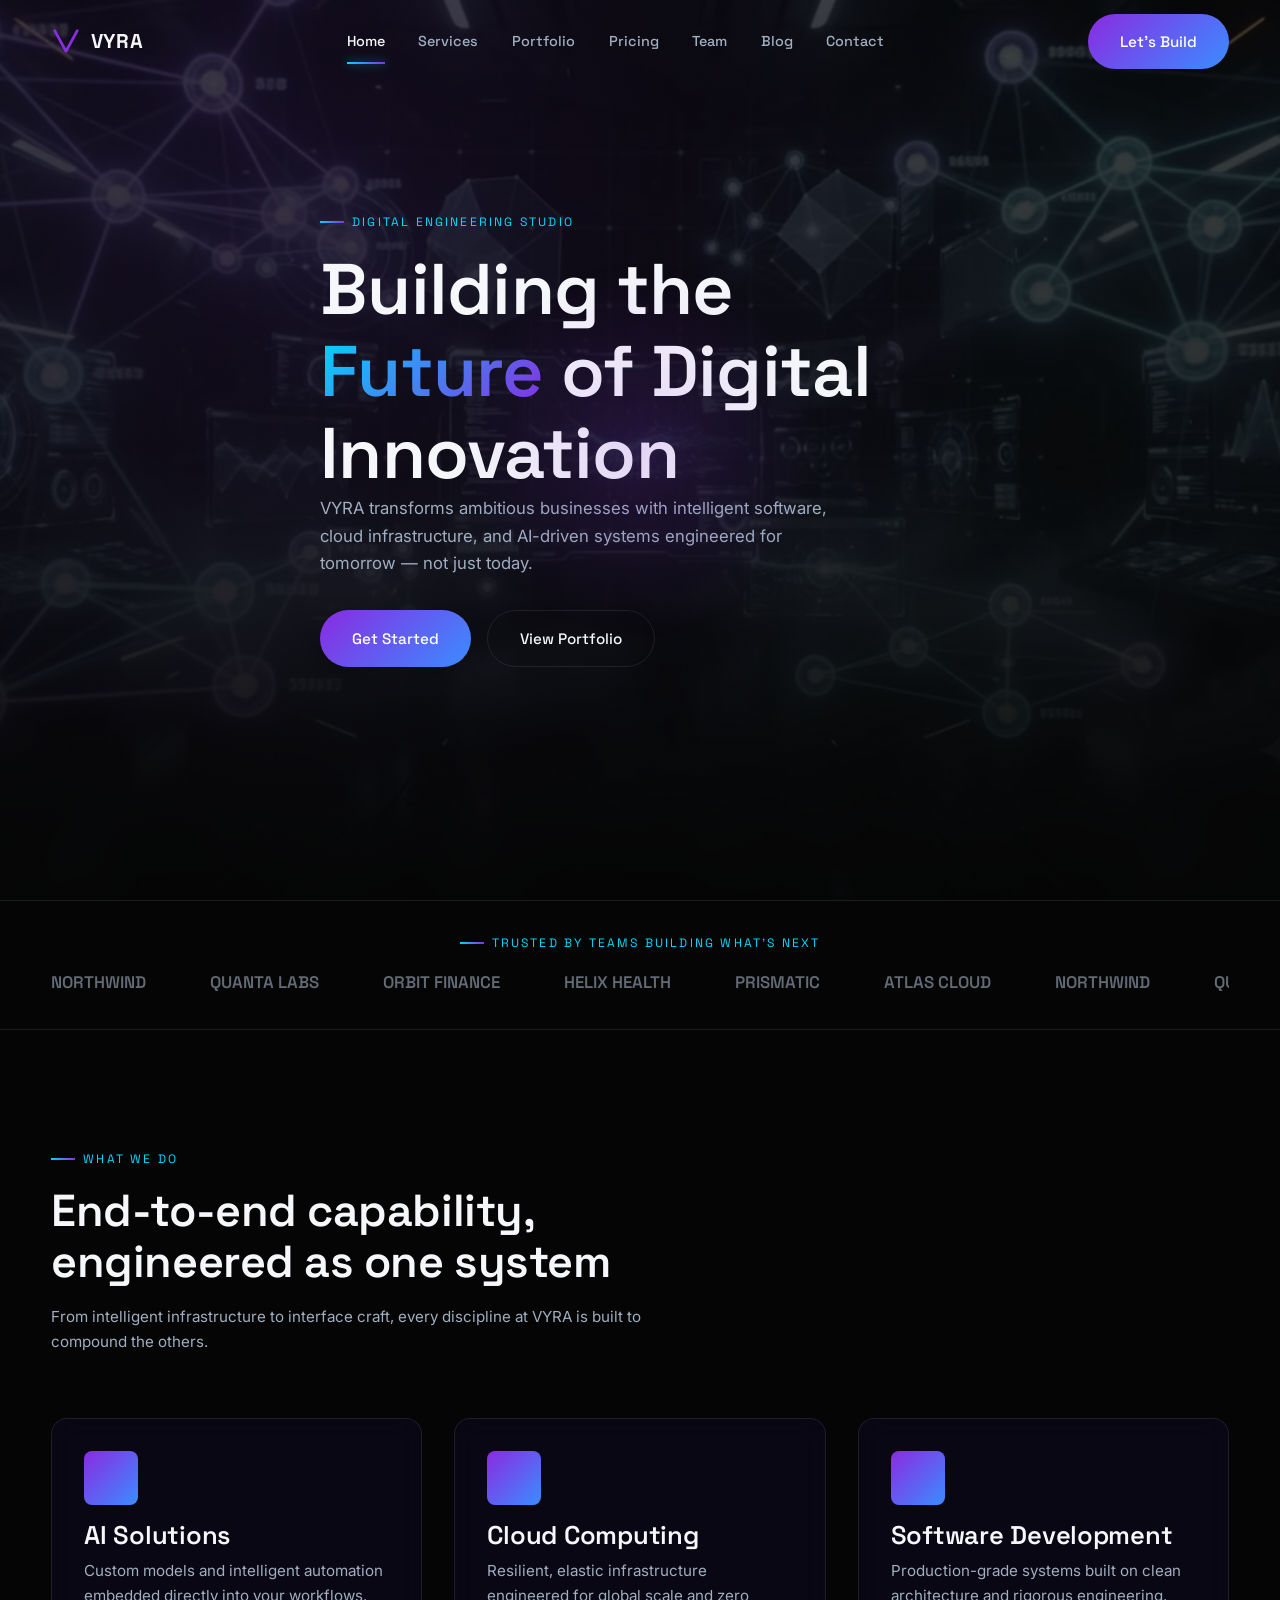
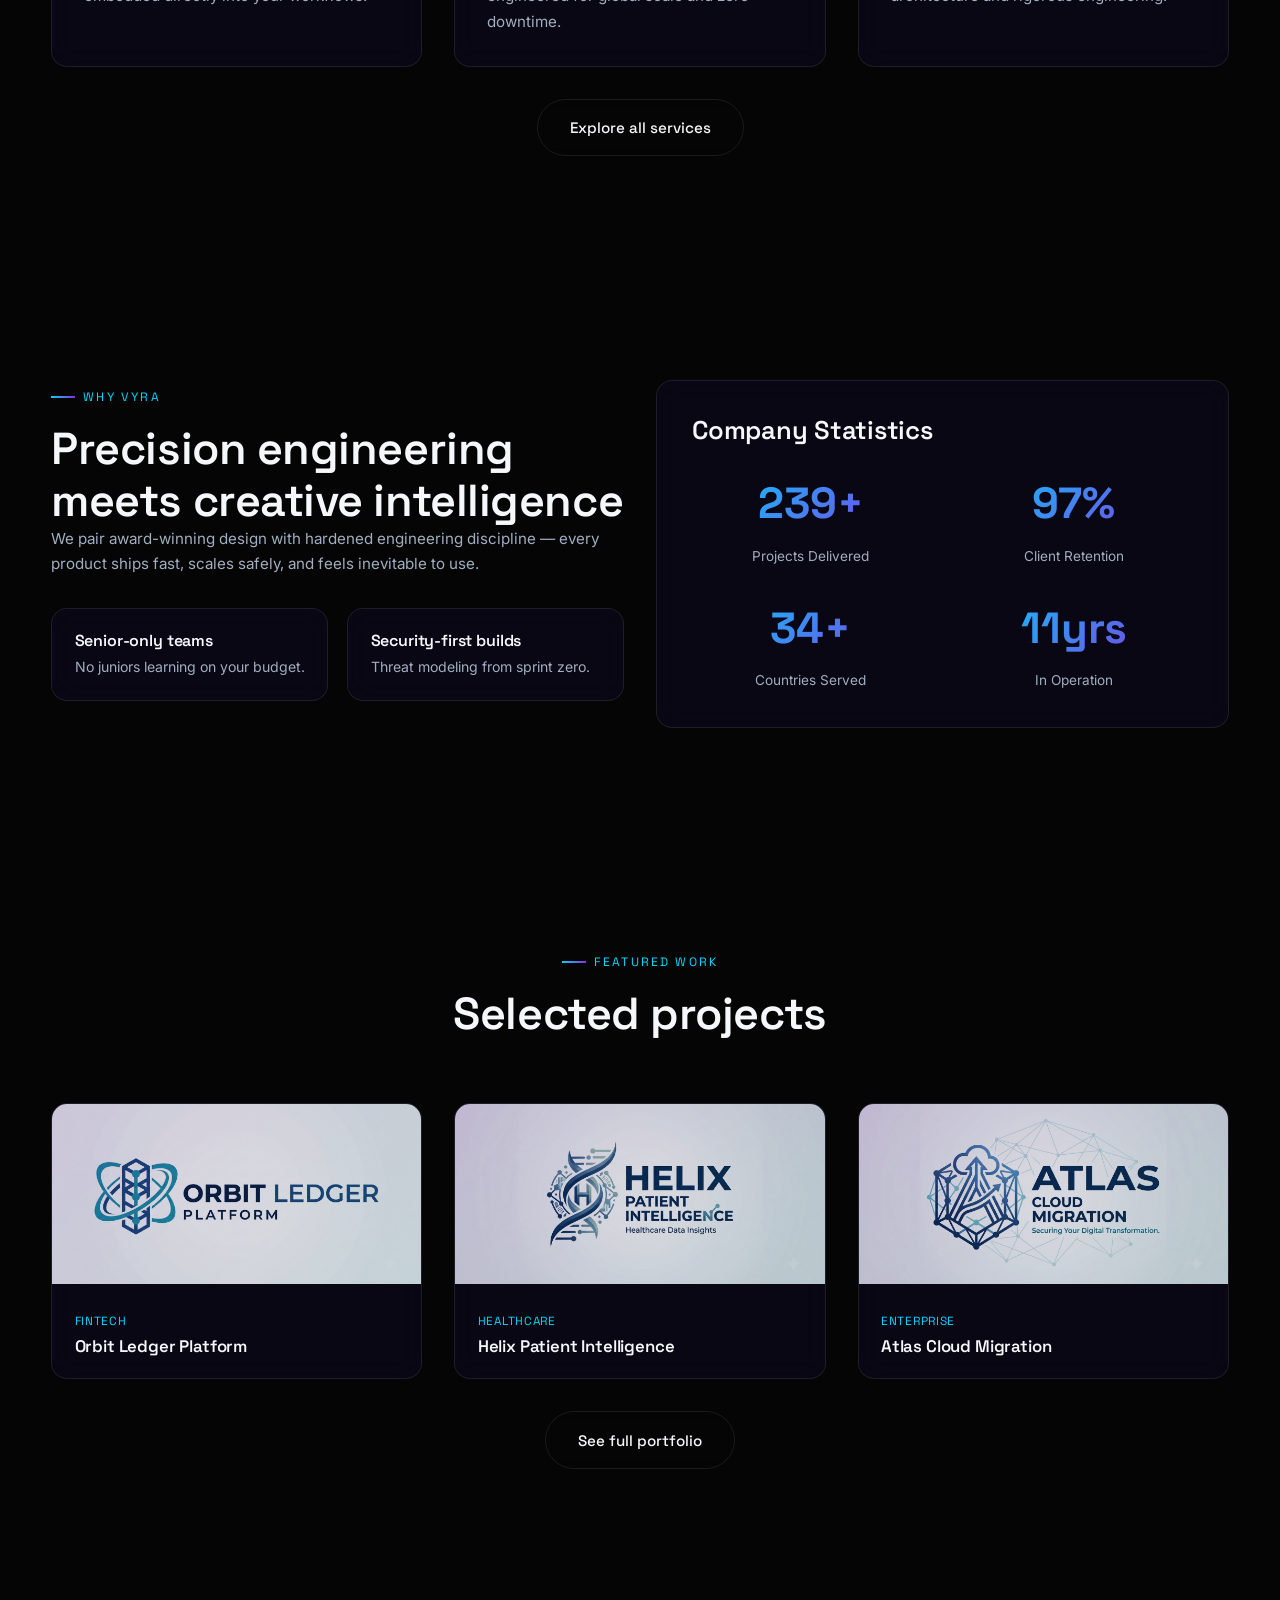
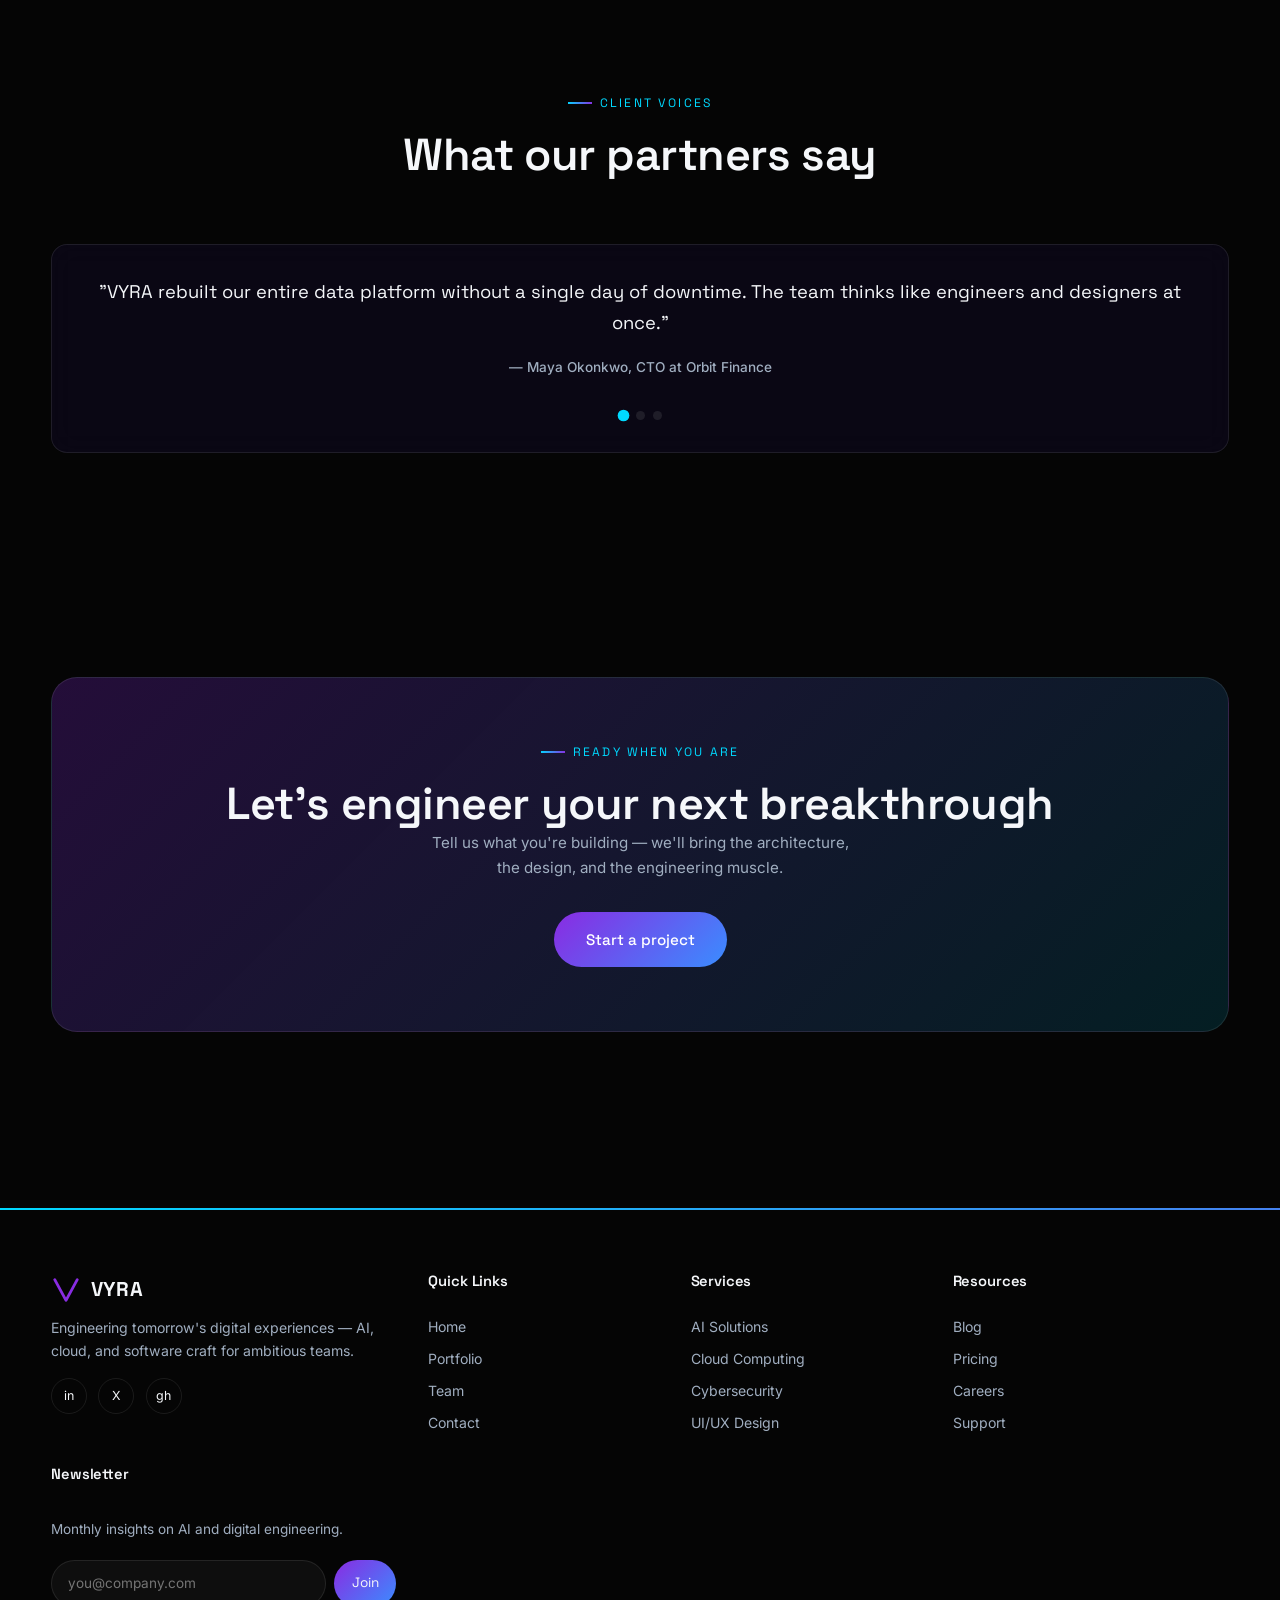
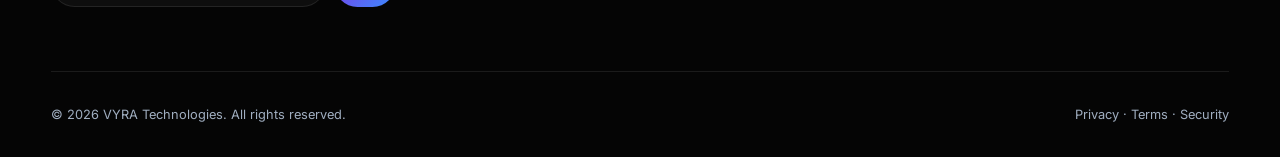
==== index.html @ a4328eeb "initial commit" ====
<!DOCTYPE html>
<html lang="en">
<head>
<meta charset="UTF-8">
<meta name="viewport" content="width=device-width, initial-scale=1.0">
<title>VYRA — Engineering Tomorrow's Digital Experiences</title>
<meta name="description" content="VYRA is a premium AI, cloud, and digital transformation studio engineering tomorrow's digital experiences.">
<link rel="icon" href="icons/favicon.svg" type="image/svg+xml">
<link rel="stylesheet" href="css/main.css">
<link rel="stylesheet" href="css/pages.css">
</head>
<body>

<div class="loader" aria-hidden="true">
  <div class="loader-mark">
    <svg viewBox="0 0 64 64" fill="none"><path d="M8 10 L32 54 L56 10" stroke="url(#lg)" stroke-width="6" stroke-linecap="round" stroke-linejoin="round"/><defs><linearGradient id="lg" x1="0" y1="0" x2="64" y2="64"><stop offset="0" stop-color="#8A2BE2"/><stop offset="1" stop-color="#00D9FF"/></linearGradient></defs></svg>
  </div>
  <div class="loader-text">VYRA</div>
</div>

<a href="#main" class="skip-link">Skip to content</a>
<div class="scroll-progress"></div>
<div class="cursor-glow"></div>

<header class="navbar">
  <div class="nav-inner">
    <a href="index.html" class="brand">
      <span class="brand-mark"><svg viewBox="0 0 64 64" fill="none"><path d="M8 10 L32 54 L56 10" stroke="url(#navg)" stroke-width="6" stroke-linecap="round" stroke-linejoin="round"/><defs><linearGradient id="navg" x1="0" y1="0" x2="64" y2="64"><stop offset="0" stop-color="#8A2BE2"/><stop offset="1" stop-color="#00D9FF"/></linearGradient></defs></svg></span>
      VYRA
    </a>
    <nav class="nav-links" id="nav-links">
      <a href="index.html">Home</a>
      <a href="services.html">Services</a>
      <a href="portfolio.html">Portfolio</a>
      <a href="pricing.html">Pricing</a>
      <a href="team.html">Team</a>
      <a href="blog.html">Blog</a>
      <a href="contact.html">Contact</a>
    </nav>
    <div class="nav-cta">
      <a href="contact.html" class="btn btn-primary">Let's Build</a>
    </div>
    <button class="nav-toggle" aria-label="Toggle menu" aria-expanded="false" aria-controls="nav-links"></button>
  </div>
</header>

<main id="main">

  <section class="hero">
    <div class="hero-video-wrap" aria-hidden="true">
      <video class="hero-video" autoplay muted loop playsinline poster="images/hero-poster.jpg">
        <source src="videos/hero-loop.webm" type="video/webm">
        <source src="videos/hero-loop.mp4" type="video/mp4">
      </video>
      <div class="hero-video-overlay"></div>
    </div>
    <div class="container hero-content">
      <div class="eyebrow">Digital Engineering Studio</div>
      <h1>Building the <span class="accent">Future</span> of Digital Innovation</h1>
      <p class="lead">VYRA transforms ambitious businesses with intelligent software, cloud infrastructure, and AI-driven systems engineered for tomorrow — not just today.</p>
      <div class="hero-actions">
        <a href="contact.html" class="btn btn-primary">Get Started</a>
        <a href="portfolio.html" class="btn btn-secondary">View Portfolio</a>
      </div>
    </div>
  </section>

  <section class="trusted-by">
    <div class="container reveal">
      <p class="eyebrow" style="justify-content:center;display:flex">Trusted by teams building what's next</p>
      <div class="logo-strip">
        <div class="track">
          <span>NORTHWIND</span><span>QUANTA LABS</span><span>ORBIT FINANCE</span><span>HELIX HEALTH</span><span>PRISMATIC</span><span>ATLAS CLOUD</span>
          <span>NORTHWIND</span><span>QUANTA LABS</span><span>ORBIT FINANCE</span><span>HELIX HEALTH</span><span>PRISMATIC</span><span>ATLAS CLOUD</span>
        </div>
      </div>
    </div>
  </section>

  <section>
    <div class="container">
      <div class="section-head reveal">
        <div class="eyebrow">What we do</div>
        <h2>End-to-end capability, engineered as one system</h2>
        <p>From intelligent infrastructure to interface craft, every discipline at VYRA is built to compound the others.</p>
      </div>
      <div class="grid-3">
        <div class="glass-card service-card reveal tilt">
          <div class="service-icon"><svg viewBox="0 0 24 24" fill="none" stroke-width="2"><circle cx="12" cy="12" r="3"/><path d="M12 2v4M12 18v4M4.9 4.9l2.8 2.8M16.3 16.3l2.8 2.8M2 12h4M18 12h4M4.9 19.1l2.8-2.8M16.3 7.7l2.8-2.8"/></svg></div>
          <h3>AI Solutions</h3>
          <p>Custom models and intelligent automation embedded directly into your workflows.</p>
        </div>
        <div class="glass-card service-card reveal reveal-delay-1 tilt">
          <div class="service-icon"><svg viewBox="0 0 24 24" fill="none" stroke-width="2"><path d="M6 18a4 4 0 010-8 5 5 0 019.6-1.5A4.5 4.5 0 0118 18H6z"/></svg></div>
          <h3>Cloud Computing</h3>
          <p>Resilient, elastic infrastructure engineered for global scale and zero downtime.</p>
        </div>
        <div class="glass-card service-card reveal reveal-delay-2 tilt">
          <div class="service-icon"><svg viewBox="0 0 24 24" fill="none" stroke-width="2"><rect x="3" y="4" width="18" height="14" rx="2"/><path d="M3 9h18M8 20h8"/></svg></div>
          <h3>Software Development</h3>
          <p>Production-grade systems built on clean architecture and rigorous engineering.</p>
        </div>
      </div>
      <div class="text-center mt-2 reveal">
        <a href="services.html" class="btn btn-secondary">Explore all services</a>
      </div>
    </div>
  </section>

  <section>
    <div class="container">
      <div class="grid-2">
        <div class="reveal">
          <div class="eyebrow">Why VYRA</div>
          <h2>Precision engineering meets creative intelligence</h2>
          <p>We pair award-winning design with hardened engineering discipline — every product ships fast, scales safely, and feels inevitable to use.</p>
          <div class="grid-2" style="margin-top:2rem;gap:1.2rem">
            <div class="glass-card" style="padding:1.4rem">
              <h4 style="font-size:1rem;margin-bottom:.3em">Senior-only teams</h4>
              <p style="font-size:.88rem;margin:0">No juniors learning on your budget.</p>
            </div>
            <div class="glass-card" style="padding:1.4rem">
              <h4 style="font-size:1rem;margin-bottom:.3em">Security-first builds</h4>
              <p style="font-size:.88rem;margin:0">Threat modeling from sprint zero.</p>
            </div>
          </div>
        </div>
        <div class="glass-card reveal reveal-delay-1" style="padding:2.2rem">
          <h3>Company Statistics</h3>
          <div class="grid-2" style="gap:1.6rem;margin-top:1.4rem">
            <div class="stat"><div class="num" data-count="240" data-suffix="+">0</div><div class="label">Projects Delivered</div></div>
            <div class="stat"><div class="num" data-count="98" data-suffix="%">0</div><div class="label">Client Retention</div></div>
            <div class="stat"><div class="num" data-count="35" data-suffix="+">0</div><div class="label">Countries Served</div></div>
            <div class="stat"><div class="num" data-count="12" data-suffix="yrs">0</div><div class="label">In Operation</div></div>
          </div>
        </div>
      </div>
    </div>
  </section>

  <section>
    <div class="container">
      <div class="section-head center reveal">
        <div class="eyebrow" style="justify-content:center;display:flex">Featured work</div>
        <h2>Selected projects</h2>
      </div>
      <div class="grid-3">
        <div class="glass-card reveal work-card" style="padding:0;overflow:hidden">
          <div class="work-thumb"><img src="images/orbitledger.png.png" alt="Orbit Ledger Platform project screenshot" loading="lazy" width="700" height="525"><div class="tint"></div></div>
          <div style="padding:1.4rem"><div class="post-cat">FinTech</div><h3 style="font-size:1.05rem">Orbit Ledger Platform</h3></div>
        </div>
        <div class="glass-card reveal reveal-delay-1 work-card" style="padding:0;overflow:hidden">
          <div class="work-thumb"><img src="images/helixpatient.png.png" alt="Helix Patient Intelligence project screenshot" loading="lazy" width="700" height="525"><div class="tint"></div></div>
          <div style="padding:1.4rem"><div class="post-cat">Healthcare</div><h3 style="font-size:1.05rem">Helix Patient Intelligence</h3></div>
        </div>
        <div class="glass-card reveal reveal-delay-2 work-card" style="padding:0;overflow:hidden">
          <div class="work-thumb"><img src="images/atlascloud.png.png" alt="Atlas Cloud Migration project screenshot" loading="lazy" width="700" height="525"><div class="tint"></div></div>
          <div style="padding:1.4rem"><div class="post-cat">Enterprise</div><h3 style="font-size:1.05rem">Atlas Cloud Migration</h3></div>
        </div>
      </div>
      <div class="text-center mt-2 reveal"><a href="portfolio.html" class="btn btn-secondary">See full portfolio</a></div>
    </div>
  </section>

  <section>
    <div class="container">
      <div class="section-head center reveal">
        <div class="eyebrow" style="justify-content:center;display:flex">Client voices</div>
        <h2>What our partners say</h2>
      </div>
      <div class="glass-card testi-slider reveal">
        <div class="testi-track">
          <div class="testi-slide">
            <p>"VYRA rebuilt our entire data platform without a single day of downtime. The team thinks like engineers and designers at once."</p>
            <strong>— Maya Okonkwo, CTO at Orbit Finance</strong>
          </div>
          <div class="testi-slide">
            <p>"Their AI team shipped a production model in six weeks that our internal team had been stuck on for a year."</p>
            <strong>— Daniel Reyes, VP Engineering at Helix Health</strong>
          </div>
          <div class="testi-slide">
            <p>"The most senior, most disciplined partner we've worked with. Every deliverable felt inevitable."</p>
            <strong>— Priya Nair, Head of Product at Atlas Cloud</strong>
          </div>
        </div>
        <div class="testi-nav"></div>
      </div>
    </div>
  </section>

  <section>
    <div class="container">
      <div class="cta-banner reveal">
        <div class="eyebrow" style="justify-content:center;display:flex">Ready when you are</div>
        <h2>Let's engineer your next breakthrough</h2>
        <p style="max-width:44ch;margin-inline:auto">Tell us what you're building — we'll bring the architecture, the design, and the engineering muscle.</p>
        <a href="contact.html" class="btn btn-primary mt-2">Start a project</a>
      </div>
    </div>
  </section>

</main>

<footer class="site-footer">
  <div class="container">
    <div class="footer-grid">
      <div class="footer-brand">
        <a href="index.html" class="brand"><span class="brand-mark"><svg viewBox="0 0 64 64" fill="none"><path d="M8 10 L32 54 L56 10" stroke="url(#fg1)" stroke-width="6" stroke-linecap="round" stroke-linejoin="round"/><defs><linearGradient id="fg1" x1="0" y1="0" x2="64" y2="64"><stop offset="0" stop-color="#8A2BE2"/><stop offset="1" stop-color="#00D9FF"/></linearGradient></defs></svg></span>VYRA</a>
        <p>Engineering tomorrow's digital experiences — AI, cloud, and software craft for ambitious teams.</p>
        <div class="social-row">
          <a href="#" aria-label="LinkedIn">in</a>
          <a href="#" aria-label="X / Twitter">X</a>
          <a href="#" aria-label="GitHub">gh</a>
        </div>
      </div>
      <div><h4>Quick Links</h4>
        <a href="index.html">Home</a><a href="portfolio.html">Portfolio</a><a href="team.html">Team</a><a href="contact.html">Contact</a>
      </div>
      <div><h4>Services</h4>
        <a href="services.html">AI Solutions</a><a href="services.html">Cloud Computing</a><a href="services.html">Cybersecurity</a><a href="services.html">UI/UX Design</a>
      </div>
      <div><h4>Resources</h4>
        <a href="blog.html">Blog</a><a href="pricing.html">Pricing</a><a href="404.html">Careers</a><a href="contact.html">Support</a>
      </div>
      <div><h4>Newsletter</h4>
        <p style="font-size:.85rem">Monthly insights on AI and digital engineering.</p>
        <form class="newsletter-mini"><input type="email" placeholder="you@company.com" aria-label="Email address"><button type="submit">Join</button></form>
      </div>
    </div>
    <div class="footer-bottom">
      <span>© 2026 VYRA Technologies. All rights reserved.</span>
      <span>Privacy · Terms · Security</span>
    </div>
  </div>
</footer>

<button class="back-to-top" aria-label="Back to top">↑</button>

<script src="js/main.js"></script>
<script src="js/components.js"></script>
</body>
</html>
---- css/main.css ----
/* ============================================================
   VYRA — main.css
   Design tokens, reset, layout primitives, navbar, hero,
   glassmorphism components, footer. Shared across every page.
   ============================================================ */

@import url('https://fonts.googleapis.com/css2?family=Space+Grotesk:wght@400;500;600;700&family=Sora:wght@400;600;700&family=Inter:wght@400;500;600&display=swap');

/* ---------- Design Tokens ---------- */
:root {
  --black: #050505;
  --dark-purple: #120B2C;
  --accent-purple: #8A2BE2;
  --neon-blue: #00D9FF;
  --electric-blue: #3A8DFF;
  --white: #F5F7FA;
  --light-gray: #A0AEC0;

  --glass-bg: rgba(18, 11, 44, 0.4);
  --glass-border: rgba(255, 255, 255, 0.09);

  --grad-primary: linear-gradient(135deg, var(--accent-purple), var(--electric-blue));
  --grad-neon: linear-gradient(135deg, var(--neon-blue), var(--accent-purple));
  --grad-hero-bg: radial-gradient(circle at 25% 15%, rgba(138,43,226,0.28), transparent 55%),
                  radial-gradient(circle at 80% 75%, rgba(0,217,255,0.16), transparent 50%);

  --font-heading: 'Space Grotesk', 'Sora', sans-serif;
  --font-body: 'Inter', 'Plus Jakarta Sans', sans-serif;

  --fs-h1: clamp(2.3rem, 5.6vw, 4.6rem);
  --fs-h2: clamp(1.8rem, 3.6vw, 2.8rem);
  --fs-h3: clamp(1.25rem, 2.2vw, 1.6rem);

  --space-xs: .5rem;
  --space-sm: 1rem;
  --space-md: 2rem;
  --space-lg: 4rem;
  --space-xl: 7rem;

  --r-sm: 8px;
  --r-md: 16px;
  --r-lg: 26px;

  --ease: cubic-bezier(.22,1,.36,1);
  --transition: .35s var(--ease);
  --nav-h: 84px;
}

/* ---------- Reset ---------- */
*, *::before, *::after { box-sizing: border-box; margin: 0; padding: 0; }
html { scroll-behavior: smooth; }
body {
  background: var(--black);
  color: var(--white);
  font-family: var(--font-body);
  font-size: clamp(.95rem, 1vw, 1.05rem);
  line-height: 1.65;
  overflow-x: hidden;
}
img { max-width: 100%; display: block; }
a { color: inherit; text-decoration: none; }
ul { list-style: none; }
button { font: inherit; cursor: pointer; border: none; background: none; color: inherit; }
input, textarea, select { font: inherit; color: inherit; }
svg { width: 1em; height: 1em; }

::selection { background: var(--accent-purple); color: var(--white); }
::-webkit-scrollbar { width: 9px; }
::-webkit-scrollbar-track { background: var(--black); }
::-webkit-scrollbar-thumb { background: var(--accent-purple); border-radius: 10px; }

h1, h2, h3, h4 { font-family: var(--font-heading); font-weight: 600; line-height: 1.15; letter-spacing: -0.01em; }
h1 { font-size: var(--fs-h1); }
h2 { font-size: var(--fs-h2); }
h3 { font-size: var(--fs-h3); }
p { color: var(--light-gray); }

.container { width: min(1240px, 92%); margin-inline: auto; }
.accent {
  background: var(--grad-neon);
  -webkit-background-clip: text; background-clip: text; color: transparent;
}
.eyebrow {
  display: inline-flex; align-items: center; gap: .5rem;
  font-family: var(--font-heading); font-size: .76rem; letter-spacing: .18em;
  text-transform: uppercase; color: var(--neon-blue); margin-bottom: var(--space-sm);
}
.eyebrow::before { content: ""; width: 24px; height: 2px; background: var(--grad-neon); display: inline-block; }

.sr-only {
  position: absolute; width: 1px; height: 1px; padding: 0; margin: -1px;
  overflow: hidden; clip: rect(0,0,0,0); white-space: nowrap; border: 0;
}
.skip-link {
  position: absolute; left: -999px; top: 0; background: var(--accent-purple); color: #fff;
  padding: .6rem 1rem; z-index: 3000; border-radius: 0 0 8px 0;
}
.skip-link:focus { left: 0; top: 0; }

section { position: relative; padding: var(--space-xl) 0; }
.section-head { max-width: 620px; margin-bottom: var(--space-lg); }
.section-head.center { max-width: 700px; margin-inline: auto; text-align: center; }
.section-head p { margin-top: var(--space-sm); }
.mt-2 { margin-top: var(--space-md); }
.text-center { text-align: center; }

/* Background grid + ambient glow, applied globally */
body::before {
  content: ""; position: fixed; inset: 0; z-index: -2;
  background-image:
    linear-gradient(rgba(255,255,255,0.025) 1px, transparent 1px),
    linear-gradient(90deg, rgba(255,255,255,0.025) 1px, transparent 1px);
  background-size: 46px 46px; pointer-events: none;
}
body::after { content: ""; position: fixed; inset: 0; z-index: -1; background: var(--grad-hero-bg); pointer-events: none; }

/* ---------- Buttons ---------- */
.btn {
  position: relative; display: inline-flex; align-items: center; justify-content: center;
  gap: .5rem; padding: .95rem 2rem; border-radius: 999px;
  font-family: var(--font-heading); font-weight: 500; font-size: .95rem;
  transition: transform var(--transition), box-shadow var(--transition), border-color var(--transition), color var(--transition);
  overflow: hidden; isolation: isolate; white-space: nowrap;
}
.btn-primary { background: var(--grad-primary); color: #fff; }
.btn-primary:hover { transform: translateY(-3px); box-shadow: 0 14px 34px rgba(138,43,226,.45); }
.btn-secondary {
  background: transparent; color: var(--white); border: 1px solid var(--glass-border);
  backdrop-filter: blur(6px);
}
.btn-secondary:hover { border-color: var(--neon-blue); color: var(--neon-blue); transform: translateY(-3px); }
.btn-block { width: 100%; }
.btn .ripple {
  position: absolute; border-radius: 50%; transform: scale(0);
  animation: ripple .6s linear; background: rgba(255,255,255,.5); pointer-events: none;
}
@keyframes ripple { to { transform: scale(3); opacity: 0; } }

/* ---------- Loading Screen ---------- */
.loader {
  position: fixed; inset: 0; z-index: 9999; background: var(--black);
  display: flex; flex-direction: column; align-items: center; justify-content: center; gap: 1.4rem;
  transition: opacity .6s ease, visibility .6s ease;
}
.loader.hidden { opacity: 0; visibility: hidden; pointer-events: none; }
.loader-mark { width: 56px; height: 56px; position: relative; animation: spinRing 1.4s linear infinite; }
.loader-mark svg { width: 100%; height: 100%; }
@keyframes spinRing { 0% { transform: rotate(0deg) scale(1); } 50% { transform: rotate(180deg) scale(1.1); } 100% { transform: rotate(360deg) scale(1); } }
.loader-text {
  font-family: var(--font-heading); font-size: 1.1rem; letter-spacing: .35em;
  color: var(--light-gray);
}

/* ---------- Cursor Glow ---------- */
.cursor-glow {
  position: fixed; width: 380px; height: 380px; border-radius: 50%;
  background: radial-gradient(circle, rgba(138,43,226,.16), transparent 70%);
  pointer-events: none; z-index: 5; transform: translate(-50%,-50%); will-change: transform;
}
@media (max-width: 900px), (hover: none) { .cursor-glow { display: none; } }

/* ---------- Scroll Progress ---------- */
.scroll-progress {
  position: fixed; top: 0; left: 0; height: 3px; background: var(--grad-neon);
  z-index: 1001; width: 0%;
}

/* ---------- Navbar ---------- */
.navbar {
  position: fixed; top: 0; left: 0; right: 0; z-index: 1000; height: var(--nav-h);
  display: flex; align-items: center; border-bottom: 1px solid transparent;
  transition: background var(--transition), backdrop-filter var(--transition), border-color var(--transition), height var(--transition);
}
.navbar.scrolled {
  background: rgba(5,5,5,.68); backdrop-filter: blur(18px) saturate(140%);
  border-bottom: 1px solid var(--glass-border); height: 72px;
}
.nav-inner { width: min(1240px, 92%); margin-inline: auto; display: flex; align-items: center; justify-content: space-between; gap: 1.5rem; }
.brand { display: flex; align-items: center; gap: .6rem; font-family: var(--font-heading); font-size: 1.25rem; font-weight: 700; letter-spacing: .03em; flex-shrink: 0; }
.brand-mark { width: 30px; height: 30px; display: inline-flex; }
.brand-mark svg { width: 100%; height: 100%; }

.nav-links { display: flex; align-items: center; gap: 2.1rem; }
.nav-links a {
  position: relative; font-family: var(--font-heading); font-size: .9rem; font-weight: 500;
  color: var(--light-gray); padding: .4rem 0; transition: color var(--transition);
}
.nav-links a::after {
  content: ""; position: absolute; left: 0; bottom: -4px; width: 0; height: 2px;
  background: var(--grad-neon); transition: width var(--transition); box-shadow: 0 0 10px rgba(0,217,255,.6);
}
.nav-links a:hover { color: var(--white); }
.nav-links a:hover::after, .nav-links a.active::after { width: 100%; }
.nav-links a.active { color: var(--white); }

.nav-cta { display: flex; align-items: center; flex-shrink: 0; }

.nav-toggle {
  display: none; position: relative; width: 26px; height: 20px; flex-shrink: 0;
  background-image: linear-gradient(var(--white), var(--white));
  background-repeat: no-repeat; background-position: center; background-size: 100% 2px;
}
.nav-toggle::before, .nav-toggle::after {
  content: ""; position: absolute; left: 0; width: 100%; height: 2px; background: var(--white);
  transition: transform .3s var(--ease), top .3s var(--ease), opacity .3s var(--ease);
}
.nav-toggle::before { top: 0; }
.nav-toggle::after { top: 18px; }
.nav-toggle.active { background-image: none; }
.nav-toggle.active::before { top: 9px; transform: rotate(45deg); }
.nav-toggle.active::after { top: 9px; transform: rotate(-45deg); }

@media (max-width: 900px) {
  .nav-links {
    position: fixed; top: var(--nav-h); right: 0; height: calc(100vh - var(--nav-h));
    width: min(300px, 82vw); background: rgba(9,6,24,.97); backdrop-filter: blur(20px);
    border-left: 1px solid var(--glass-border); flex-direction: column; align-items: flex-start;
    justify-content: flex-start; gap: 0; padding: 1.6rem 2rem;
    transform: translateX(100%); transition: transform .45s var(--ease);
    z-index: 1001;
  }
  .nav-links.mobile-open { transform: translateX(0); }
  .nav-links a { width: 100%; padding: .9rem 0; font-size: 1.05rem; }
  .nav-cta { display: none; }
  .nav-cta.mobile-open {
    display: flex; position: fixed; bottom: 1.6rem; right: 5%; left: 5%; z-index: 1002;
  }
  .nav-cta.mobile-open .btn { width: 100%; }
  .nav-toggle { display: block; }
}

/* ---------- Hero ---------- */
.hero { position: relative; min-height: 100vh; display: flex; align-items: center; padding-top: var(--nav-h); overflow: hidden; }
.hero canvas { position: absolute; inset: 0; z-index: 0; opacity: .85; width: 100%; height: 100%; }

/* Homepage hero video background */
.hero-video-wrap {
  position: absolute; inset: 0; z-index: 0; overflow: hidden;
  background: linear-gradient(135deg, var(--bg-purple), var(--bg-deep)); /* shows if video fails/hasn't loaded */
}
.hero-video {
  width: 100%; height: 100%; object-fit: cover; object-position: center;
  filter: saturate(0.9) brightness(0.55);
}
.hero-video-overlay {
  position: absolute; inset: 0;
  background:
    linear-gradient(180deg, rgba(5,5,5,.55) 0%, rgba(5,5,5,.7) 55%, rgba(5,5,5,.95) 100%),
    radial-gradient(circle at 25% 30%, rgba(138,43,226,.25), transparent 60%);
}
/* Save data / bandwidth on small screens: drop the video, keep the poster as a plain background */
@media (max-width: 640px) {
  .hero-video { display: none; }
  .hero-video-wrap { background: url('../images/hero-poster.jpg') center / cover no-repeat; }
}
/* Respect reduced-motion preference: freeze on the poster frame instead of autoplaying */
@media (prefers-reduced-motion: reduce) {
  .hero-video { display: none; }
  .hero-video-wrap { background: url('../images/hero-poster.jpg') center / cover no-repeat; }
}

.hero-content { position: relative; z-index: 2; max-width: 640px; padding-block: var(--space-lg); }
.hero-content .lead { max-width: 520px; font-size: 1.05rem; margin-bottom: var(--space-md); }
.hero-actions { display: flex; gap: 1rem; flex-wrap: wrap; }

.hero-sub { min-height: auto; padding-top: calc(var(--nav-h) + var(--space-lg)); padding-bottom: var(--space-lg); text-align: center; }
.hero-sub .hero-content { max-width: 720px; margin-inline: auto; }
.hero-sub .eyebrow { justify-content: center; }
.hero-sub .lead { margin-inline: auto; }

/* ---------- Trusted By strip ---------- */
/* ---------- Homepage: Selected Projects thumbnails ---------- */
.work-thumb { position: relative; height: 180px; overflow: hidden; }
.work-thumb img {
  width: 100%; height: 100%; object-fit: cover; object-position: center;
  filter: saturate(0.9) brightness(0.85);
  transition: transform var(--transition);
}
.work-card:hover .work-thumb img { transform: scale(1.08); }
.work-thumb .tint {
  position: absolute; inset: 0;
  background: linear-gradient(135deg, rgba(138,43,226,0.25), rgba(0,217,255,0.12));
  mix-blend-mode: overlay; pointer-events: none;
}

.trusted-by { padding: var(--space-md) 0; border-top: 1px solid var(--glass-border); border-bottom: 1px solid var(--glass-border); }
.logo-strip { overflow: hidden; }
.logo-strip .track { display: flex; gap: 4rem; width: max-content; animation: scrollLogos 22s linear infinite; }
.logo-strip span {
  font-family: var(--font-heading); font-weight: 600; font-size: 1.05rem; color: var(--light-gray);
  opacity: .6; white-space: nowrap; transition: opacity var(--transition), color var(--transition);
}
.logo-strip span:hover { opacity: 1; color: var(--neon-blue); }
@keyframes scrollLogos { from { transform: translateX(0); } to { transform: translateX(-50%); } }

/* ---------- Glass Card ---------- */
.glass-card {
  background: var(--glass-bg); border: 1px solid var(--glass-border); border-radius: var(--r-md);
  backdrop-filter: blur(14px); padding: var(--space-md); position: relative;
  transition: transform var(--transition), box-shadow var(--transition), border-color var(--transition);
}
.glass-card:hover { transform: translateY(-6px); box-shadow: 0 20px 50px rgba(0,0,0,.35); border-color: rgba(0,217,255,.3); }

/* Grid layouts */
.grid-3 { display: grid; grid-template-columns: repeat(3, 1fr); gap: var(--space-md); }
.grid-2 { display: grid; grid-template-columns: repeat(2, 1fr); gap: var(--space-md); }
@media (max-width: 1000px) { .grid-3 { grid-template-columns: repeat(2,1fr); } }
@media (max-width: 640px) { .grid-3, .grid-2 { grid-template-columns: 1fr; } }

/* ---------- Service card (home preview) ---------- */
.service-icon {
  width: 54px; height: 54px; border-radius: var(--r-sm); display: flex; align-items: center; justify-content: center;
  background: var(--grad-primary); margin-bottom: var(--space-sm); font-size: 1.4rem;
  animation: pulseIcon 3.5s ease-in-out infinite;
}
.service-icon svg { width: 26px; height: 26px; }
@keyframes pulseIcon { 0%,100% { box-shadow: 0 0 0 0 rgba(138,43,226,.4); } 50% { box-shadow: 0 0 0 9px rgba(138,43,226,0); } }
.service-card h3 { margin-bottom: .5rem; }

/* Stats */
.stat { text-align: center; }
.stat .num {
  font-family: var(--font-heading); font-size: clamp(2rem, 3.4vw, 2.8rem); font-weight: 700;
  background: var(--grad-neon); -webkit-background-clip: text; background-clip: text; color: transparent;
}
.stat .label { font-size: .85rem; color: var(--light-gray); margin-top: .3rem; }

/* ---------- Testimonial Slider ---------- */
.testi-slider { overflow: hidden; text-align: center; }
.testi-track { display: flex; transition: transform .6s var(--ease); }
.testi-slide { min-width: 100%; padding: 0 .5rem; }
.testi-slide p { font-size: 1.15rem; color: var(--white); font-family: var(--font-heading); font-weight: 400; margin-bottom: 1rem; }
.testi-slide strong { font-size: .85rem; color: var(--light-gray); font-weight: 500; }
.testi-nav { display: flex; justify-content: center; gap: .5rem; margin-top: var(--space-md); }
.testi-dot { width: 9px; height: 9px; border-radius: 50%; background: var(--glass-border); transition: background var(--transition), transform var(--transition); }
.testi-dot.active { background: var(--neon-blue); transform: scale(1.3); }

/* ---------- CTA Banner ---------- */
.cta-banner {
  border-radius: var(--r-lg); padding: var(--space-lg) var(--space-md); text-align: center;
  background: linear-gradient(135deg, rgba(138,43,226,.24), rgba(0,217,255,.12));
  border: 1px solid var(--glass-border);
}

/* ---------- Footer ---------- */
.site-footer { position: relative; padding-top: var(--space-lg); padding-bottom: var(--space-md); border-top: 1px solid var(--glass-border); margin-top: var(--space-lg); }
.site-footer::before {
  content: ""; position: absolute; top: -1px; left: 0; right: 0; height: 2px;
  background: var(--grad-neon); background-size: 200% 100%; animation: glowMove 5s linear infinite;
}
@keyframes glowMove { from { background-position: 0% 0; } to { background-position: 200% 0; } }
.footer-grid { display: grid; grid-template-columns: 1.5fr 1fr 1fr 1.2fr; gap: var(--space-md); padding-bottom: var(--space-lg); }
.footer-grid h4 { font-size: .92rem; margin-bottom: 1rem; color: var(--white); }
.footer-grid p { font-size: .88rem; margin-top: .6rem; }
.footer-grid > div:not(.footer-brand) { display: flex; flex-direction: column; gap: .55rem; }
.footer-grid > div:not(.footer-brand) a { font-size: .88rem; color: var(--light-gray); transition: color var(--transition); }
.footer-grid > div:not(.footer-brand) a:hover { color: var(--neon-blue); }
.social-row { display: flex; gap: .7rem; margin-top: 1rem; }
.social-row a {
  width: 36px; height: 36px; border-radius: 50%; border: 1px solid var(--glass-border);
  display: flex; align-items: center; justify-content: center; font-size: .78rem;
  transition: border-color var(--transition), color var(--transition), transform var(--transition);
}
.social-row a:hover { border-color: var(--neon-blue); color: var(--neon-blue); transform: translateY(-3px); }
.newsletter-mini { display: flex; gap: .5rem; margin-top: .7rem; }
.newsletter-mini input {
  flex: 1; min-width: 0; padding: .7rem 1rem; border-radius: 999px;
  background: rgba(255,255,255,.04); border: 1px solid var(--glass-border); font-size: .85rem;
}
.newsletter-mini input:focus { outline: none; border-color: var(--neon-blue); }
.newsletter-mini button {
  padding: .7rem 1.1rem; border-radius: 999px; background: var(--grad-primary); font-family: var(--font-heading);
  font-size: .85rem; flex-shrink: 0;
}
.footer-bottom {
  display: flex; justify-content: space-between; align-items: center; flex-wrap: wrap; gap: 1rem;
  padding-top: var(--space-md); border-top: 1px solid var(--glass-border); font-size: .8rem; color: var(--light-gray);
}
@media (max-width: 900px) { .footer-grid { grid-template-columns: 1fr 1fr; } }
@media (max-width: 560px) { .footer-grid { grid-template-columns: 1fr; } }

/* ---------- Back to top ---------- */
.back-to-top {
  position: fixed; bottom: 2rem; right: 2rem; width: 46px; height: 46px; border-radius: 50%;
  background: var(--grad-primary); display: flex; align-items: center; justify-content: center;
  z-index: 500; opacity: 0; visibility: hidden; transform: translateY(10px);
  transition: opacity var(--transition), visibility var(--transition), transform var(--transition);
  box-shadow: 0 8px 24px rgba(138,43,226,.4); font-size: 1.1rem;
}
.back-to-top.show { opacity: 1; visibility: visible; transform: translateY(0); }

/* ---------- Toast ---------- */
#toast-container { position: fixed; top: 100px; right: 1.4rem; z-index: 2000; display: flex; flex-direction: column; gap: .8rem; }
.toast {
  background: rgba(18,11,44,.92); border: 1px solid var(--glass-border); border-left: 3px solid var(--neon-blue);
  backdrop-filter: blur(14px); padding: 1rem 1.3rem; border-radius: var(--r-sm); min-width: 250px;
  max-width: 320px; box-shadow: 0 10px 30px rgba(0,0,0,.4); animation: toastIn .4s ease forwards; font-size: .88rem;
}
.toast strong { display: block; margin-bottom: .2rem; font-family: var(--font-heading); }
.toast.error { border-left-color: #FF5C7A; }
@keyframes toastIn { from { opacity: 0; transform: translateX(40px); } to { opacity: 1; transform: translateX(0); } }
.toast.hide { animation: toastOut .4s ease forwards; }
@keyframes toastOut { to { opacity: 0; transform: translateX(40px); } }

/* ---------- Scroll Reveal ---------- */
.reveal { opacity: 0; transform: translateY(34px); transition: opacity .8s ease, transform .8s var(--ease); }
.reveal.visible { opacity: 1; transform: translateY(0); }
.reveal-delay-1.visible { transition-delay: .12s; }
.reveal-delay-2.visible { transition-delay: .24s; }
.reveal-delay-3.visible { transition-delay: .36s; }

/* Reduced motion */
@media (prefers-reduced-motion: reduce) {
  *, *::before, *::after { animation-duration: .001ms !important; animation-iteration-count: 1 !important; transition-duration: .001ms !important; scroll-behavior: auto !important; }
}

/* Focus visibility */
a:focus-visible, button:focus-visible, input:focus-visible, textarea:focus-visible, select:focus-visible {
  outline: 2px solid var(--neon-blue); outline-offset: 2px;
}
---- css/pages.css ----
/* ============================================================
   VYRA — pages.css
   Page-specific layouts.
   ============================================================ */

/* ---------- Services page ---------- */
.service-card { cursor: default; }
.service-card .more {
  display: inline-flex; align-items: center; gap: .4rem; margin-top: 1rem;
  font-family: var(--font-heading); font-size: .85rem; color: var(--neon-blue); cursor: pointer;
}
.service-card .more svg { transition: transform var(--transition); }
.service-card.expanded .more svg { transform: rotate(180deg); }
.service-card .details { max-height: 0; overflow: hidden; transition: max-height .4s ease; }
.service-card.expanded .details { max-height: 220px; margin-top: 1rem; }
.service-card .details p { font-size: .88rem; }

/* ---------- Portfolio ---------- */
.filter-bar { display: flex; flex-wrap: wrap; gap: .7rem; margin-bottom: var(--space-lg); }
.filter-btn {
  padding: .6rem 1.3rem; border-radius: 999px; border: 1px solid var(--glass-border);
  font-family: var(--font-heading); font-size: .85rem; color: var(--light-gray); transition: all var(--transition);
}
.filter-btn:hover { color: var(--white); border-color: var(--neon-blue); }
.filter-btn.active { background: var(--grad-primary); color: #fff; border-color: transparent; }

.portfolio-grid { display: grid; grid-template-columns: repeat(3, 1fr); gap: var(--space-md); }
@media (max-width: 1000px) { .portfolio-grid { grid-template-columns: repeat(2,1fr); } }
@media (max-width: 640px) { .portfolio-grid { grid-template-columns: 1fr; } }

.portfolio-item {
  position: relative; border-radius: var(--r-md); overflow: hidden; aspect-ratio: 4/3;
  border: 1px solid var(--glass-border); cursor: pointer; transition: transform var(--transition);
}
.portfolio-item[hidden] { display: none; }
.portfolio-item .thumb {
  position: absolute; inset: 0;
  width: 100%; height: 100%;
  object-fit: cover; object-position: center;
  filter: saturate(0.9) brightness(0.85);
  transition: transform .6s var(--ease), filter .6s var(--ease);
}
.portfolio-item:hover .thumb { transform: scale(1.12); filter: saturate(1) brightness(0.95); }
.portfolio-item .tint {
  position: absolute; inset: 0;
  background: linear-gradient(135deg, rgba(138,43,226,0.25), rgba(0,217,255,0.12));
  mix-blend-mode: overlay;
  pointer-events: none;
}
.portfolio-item .overlay {
  position: absolute; inset: 0; background: linear-gradient(180deg, rgba(5,5,5,0) 25%, rgba(5,5,5,.94) 100%);
  display: flex; flex-direction: column; justify-content: flex-end; padding: 1.3rem;
}
.portfolio-item .tag {
  align-self: flex-start; margin-bottom: .6rem; font-size: .72rem; font-family: var(--font-heading);
  padding: .28rem .7rem; border-radius: 999px; border: 1px solid var(--glass-border); color: var(--white);
}
.portfolio-item h3 { font-size: 1.05rem; }

/* Modal (portfolio + team) */
.modal-overlay {
  position: fixed; inset: 0; background: rgba(0,0,0,.75); backdrop-filter: blur(6px); z-index: 2000;
  display: flex; align-items: center; justify-content: center; opacity: 0; visibility: hidden;
  transition: opacity var(--transition), visibility var(--transition); padding: 1.5rem;
}
.modal-overlay.open { opacity: 1; visibility: visible; }
.modal-box {
  background: var(--dark-purple); border: 1px solid var(--glass-border); border-radius: var(--r-lg);
  max-width: 600px; width: 100%; max-height: 85vh; overflow-y: auto; padding: var(--space-md);
  position: relative; transform: scale(.92) translateY(20px); transition: transform var(--transition);
}
.modal-overlay.open .modal-box { transform: scale(1) translateY(0); }
.modal-close {
  position: absolute; top: 1.3rem; right: 1.3rem; width: 34px; height: 34px; border-radius: 50%;
  border: 1px solid var(--glass-border); display: flex; align-items: center; justify-content: center; font-size: 1.1rem;
}
.modal-avatar {
  display: block; width: 96px; height: 96px; border-radius: 50%; margin: 0 auto 1.2rem;
  object-fit: cover; object-position: center top;
  background: var(--grad-primary);
  border: 2px solid var(--glass-border);
}
.modal-banner {
  display: block; width: 100%; height: 180px; border-radius: var(--r-sm);
  background: var(--grad-primary); margin-bottom: 1.2rem;
  object-fit: cover; object-position: center;
}
.modal-box h3 { margin-bottom: .5rem; }
.modal-meta { display: flex; flex-direction: column; gap: .5rem; margin: 1rem 0; font-size: .88rem; }
.modal-meta div { display: flex; gap: .5rem; }
.modal-meta strong { min-width: 90px; color: var(--white); font-family: var(--font-heading); font-size: .8rem; }
.post-cat {
  display: inline-block; font-size: .74rem; font-family: var(--font-heading); color: var(--neon-blue);
  text-transform: uppercase; letter-spacing: .06em; margin-bottom: .4rem;
}

/* ---------- Pricing ---------- */
.toggle-row { display: flex; align-items: center; justify-content: center; gap: 1rem; margin-bottom: var(--space-lg); }
.toggle-row span { font-family: var(--font-heading); font-size: .9rem; color: var(--light-gray); }
.toggle-switch { width: 56px; height: 30px; border-radius: 999px; background: rgba(255,255,255,.08); border: 1px solid var(--glass-border); position: relative; }
.toggle-switch .knob { position: absolute; top: 3px; left: 3px; width: 22px; height: 22px; border-radius: 50%; background: var(--grad-neon); transition: transform var(--transition); }
.toggle-switch.yearly .knob { transform: translateX(26px); }
.save-badge { font-size: .68rem; background: var(--grad-neon); color: var(--black); padding: .16rem .5rem; border-radius: 999px; margin-left: .3rem; font-family: var(--font-heading); }

.pricing-grid { display: grid; grid-template-columns: repeat(3, 1fr); gap: var(--space-md); align-items: start; }
@media (max-width: 950px) { .pricing-grid { grid-template-columns: 1fr; max-width: 440px; margin-inline: auto; } }
.price-card { text-align: center; }
.price-card.popular { border-color: var(--neon-blue); transform: scale(1.04); box-shadow: 0 20px 60px rgba(0,217,255,.15); }
.popular-badge {
  position: absolute; top: -14px; left: 50%; transform: translateX(-50%); background: var(--grad-neon);
  color: var(--black); font-family: var(--font-heading); font-size: .72rem; font-weight: 700; padding: .35rem 1rem; border-radius: 999px;
}
.price-amount { font-family: var(--font-heading); font-size: 2.4rem; font-weight: 700; margin: 1rem 0 .3rem; }
.price-amount span[data-cycle-label] { font-size: .9rem; color: var(--light-gray); font-weight: 400; margin-left: .3rem; }
.price-card ul { text-align: left; margin: 1.4rem 0; display: flex; flex-direction: column; gap: .7rem; }
.price-card ul li { font-size: .88rem; color: var(--light-gray); display: flex; gap: .55rem; align-items: flex-start; }
.price-card ul li svg { flex-shrink: 0; margin-top: 2px; color: var(--neon-blue); width: 16px; height: 16px; }

.table-wrap { overflow-x: auto; }
.compare-table { width: 100%; border-collapse: collapse; min-width: 560px; }
.compare-table th, .compare-table td { padding: .9rem; text-align: center; border-bottom: 1px solid var(--glass-border); font-size: .88rem; }
.compare-table th:first-child, .compare-table td:first-child { text-align: left; color: var(--white); font-family: var(--font-heading); }
.compare-table th { font-family: var(--font-heading); color: var(--white); }
.compare-table svg { color: var(--neon-blue); width: 17px; height: 17px; }

.faq-item { border-bottom: 1px solid var(--glass-border); }
.faq-item:last-child { border-bottom: none; }
.faq-q { display: flex; align-items: center; justify-content: space-between; width: 100%; text-align: left; padding: 1.3rem 0; font-family: var(--font-heading); font-size: .98rem; gap: 1rem; }
.faq-q svg { flex-shrink: 0; transition: transform var(--transition); }
.faq-item.open .faq-q svg { transform: rotate(45deg); }
.faq-a { max-height: 0; overflow: hidden; transition: max-height .4s ease; }
.faq-a p { font-size: .9rem; }
.faq-item.open .faq-a { padding-bottom: 1.3rem; }

/* ---------- Team ---------- */
.team-grid { display: grid; grid-template-columns: repeat(4, 1fr); gap: var(--space-md); }
@media (max-width: 1000px) { .team-grid { grid-template-columns: repeat(2,1fr); } }
@media (max-width: 560px) { .team-grid { grid-template-columns: 1fr; } }
.team-card { text-align: center; cursor: pointer; }
.team-avatar {
  width: 96px; height: 96px; border-radius: 50%; margin: 0 auto 1rem;
  object-fit: cover; object-position: center top;
  border: 2px solid var(--glass-border);
  transition: transform var(--transition), border-color var(--transition);
}
.team-card:hover .team-avatar { transform: scale(1.08); border-color: var(--neon-blue); }
.team-card h3 { font-size: 1.02rem; }
.team-role { font-size: .82rem; color: var(--neon-blue); font-family: var(--font-heading); margin: .25rem 0 .8rem; }
.team-social { display: flex; justify-content: center; gap: .55rem; }
.team-social a {
  width: 30px; height: 30px; border-radius: 50%; border: 1px solid var(--glass-border);
  display: flex; align-items: center; justify-content: center; font-size: .74rem; transition: all var(--transition);
}
.team-social a:hover { border-color: var(--neon-blue); color: var(--neon-blue); }

.timeline { position: relative; padding-left: 1.6rem; border-left: 2px solid var(--glass-border); display: flex; flex-direction: column; gap: 1.6rem; }
.timeline-item { position: relative; }
.timeline-item::before {
  content: ""; position: absolute; left: -2.05rem; top: 4px; width: 12px; height: 12px; border-radius: 50%;
  background: var(--grad-neon); box-shadow: 0 0 0 4px rgba(0,217,255,.15);
}
.timeline-item h4 { font-family: var(--font-heading); font-size: 1.4rem; color: var(--neon-blue); margin-bottom: .3rem; }
.timeline-item p { font-size: .9rem; }

/* ---------- Blog ---------- */
.blog-layout { display: grid; grid-template-columns: 2.1fr 1fr; gap: var(--space-lg); align-items: start; }
@media (max-width: 900px) { .blog-layout { grid-template-columns: 1fr; } }

.featured-post { display: grid; grid-template-columns: 1fr 1.15fr; gap: var(--space-md); align-items: center; margin-bottom: var(--space-lg); overflow: hidden; }
@media (max-width: 700px) { .featured-post { grid-template-columns: 1fr; } }
.featured-post .banner {
  aspect-ratio: 4/3; border-radius: var(--r-md); overflow: hidden; position: relative;
}
.featured-post .banner img {
  width: 100%; height: 100%; object-fit: cover; object-position: center;
  filter: saturate(0.9) brightness(0.85);
}
.featured-post .banner::after {
  content: ""; position: absolute; inset: 0;
  background: linear-gradient(135deg, rgba(138,43,226,0.25), rgba(0,217,255,0.12));
  mix-blend-mode: overlay; pointer-events: none;
}
.featured-post .body h2 { margin-bottom: .6rem; }
.featured-post .body p { margin-bottom: .8rem; font-size: .95rem; }

.post-grid { display: grid; grid-template-columns: repeat(2, 1fr); gap: var(--space-md); }
@media (max-width: 700px) { .post-grid { grid-template-columns: 1fr; } }
.banner-sm {
  aspect-ratio: 16/10; border-radius: var(--r-sm); margin-bottom: 1rem;
  overflow: hidden; position: relative;
}
.banner-sm img {
  width: 100%; height: 100%; object-fit: cover; object-position: center;
  filter: saturate(0.9) brightness(0.85);
}
.banner-sm::after {
  content: ""; position: absolute; inset: 0;
  background: linear-gradient(135deg, rgba(138,43,226,0.25), rgba(0,217,255,0.12));
  mix-blend-mode: overlay; pointer-events: none;
}
.post-card h3 { margin-bottom: .4rem; }
.post-meta { display: flex; gap: .6rem; flex-wrap: wrap; font-size: .76rem; color: var(--light-gray); margin-top: .6rem; }
.no-results { display: none; text-align: center; padding: var(--space-md) 0; font-size: .9rem; }
.no-results.show { display: block; }

.sidebar-block { margin-bottom: var(--space-md); }
.sidebar-block h4 { font-size: .92rem; margin-bottom: 1rem; }
.search-box { display: flex; }
.search-box input { flex: 1; min-width: 0; padding: .7rem 1rem; border-radius: 999px 0 0 999px; background: rgba(255,255,255,.04); border: 1px solid var(--glass-border); border-right: none; font-size: .9rem; }
.search-box input:focus { outline: none; border-color: var(--neon-blue); }
.search-box button { padding: 0 1.1rem; border-radius: 0 999px 999px 0; background: var(--grad-primary); }
.cat-list { display: flex; flex-direction: column; }
.cat-list a { display: flex; justify-content: space-between; padding: .6rem 0; border-bottom: 1px solid var(--glass-border); font-size: .88rem; color: var(--light-gray); transition: color var(--transition); }
.cat-list a:hover { color: var(--neon-blue); }
.cat-list a span { color: var(--light-gray); font-size: .8rem; }
.recent-item { display: flex; gap: .75rem; margin-bottom: 1rem; align-items: flex-start; }
.recent-item:last-child { margin-bottom: 0; }
.recent-thumb {
  width: 56px; height: 56px; border-radius: var(--r-sm); flex-shrink: 0;
  object-fit: cover; object-position: center;
}
.recent-item strong { font-size: .86rem; display: block; margin-bottom: .2rem; font-weight: 500; }

/* ---------- Contact ---------- */
.contact-layout { display: grid; grid-template-columns: 1.15fr .85fr; gap: var(--space-lg); align-items: start; }
@media (max-width: 900px) { .contact-layout { grid-template-columns: 1fr; } }
.contact-form form { display: flex; flex-direction: column; gap: 1.2rem; margin-top: 1.4rem; }
.form-row { display: grid; grid-template-columns: 1fr 1fr; gap: 1.2rem; }
@media (max-width: 560px) { .form-row { grid-template-columns: 1fr; } }
.field { display: flex; flex-direction: column; gap: .4rem; }
.field label { font-size: .84rem; color: var(--light-gray); font-family: var(--font-heading); }
.field input, .field select, .field textarea {
  padding: .85rem 1rem; background: rgba(255,255,255,.03); border: 1px solid var(--glass-border);
  border-radius: var(--r-sm); font-size: .94rem; transition: border-color var(--transition), box-shadow var(--transition);
}
.field textarea { min-height: 120px; resize: vertical; }
.field input:focus, .field select:focus, .field textarea:focus {
  outline: none; border-color: var(--neon-blue); box-shadow: 0 0 0 3px rgba(0,217,255,.12);
}
.field .error-msg { font-size: .76rem; color: #FF5C7A; min-height: 1.1em; }
.field.invalid input, .field.invalid select, .field.invalid textarea { border-color: #FF5C7A; }

.success-panel { display: none; text-align: center; padding: var(--space-md) 0; }
.success-panel.show { display: block; animation: successIn .6s ease; }
@keyframes successIn { from { opacity: 0; transform: translateY(10px); } to { opacity: 1; transform: translateY(0); } }
.success-check {
  width: 68px; height: 68px; border-radius: 50%; background: var(--grad-neon); display: flex;
  align-items: center; justify-content: center; margin: 0 auto 1.1rem;
}
.success-check svg { width: 30px; height: 30px; }

.info-block { margin-bottom: var(--space-md); }
.info-row { display: flex; gap: 1rem; align-items: center; padding: .7rem 0; border-bottom: 1px solid var(--glass-border); }
.info-row:last-child { border-bottom: none; }
.info-row .ic {
  width: 42px; height: 42px; border-radius: var(--r-sm); background: var(--grad-primary); flex-shrink: 0;
  display: flex; align-items: center; justify-content: center; font-size: 1.1rem;
}
.info-row strong { display: block; font-size: .92rem; margin-bottom: .15rem; }

.map-embed { border-radius: var(--r-md); overflow: hidden; border: 1px solid var(--glass-border); height: 260px; margin-top: var(--space-md); filter: grayscale(.25) contrast(1.05); }
.map-embed iframe { width: 100%; height: 100%; border: 0; filter: invert(0.92) hue-rotate(180deg) brightness(1.05); }

/* ---------- 404 ---------- */
.error-page { min-height: 100vh; display: flex; align-items: center; justify-content: center; text-align: center; overflow: hidden; }
.error-code {
  font-family: var(--font-heading); font-weight: 700; font-size: clamp(5.5rem, 20vw, 11rem); line-height: 1;
  background: var(--grad-neon); -webkit-background-clip: text; background-clip: text; color: transparent; margin-bottom: .5rem;
}
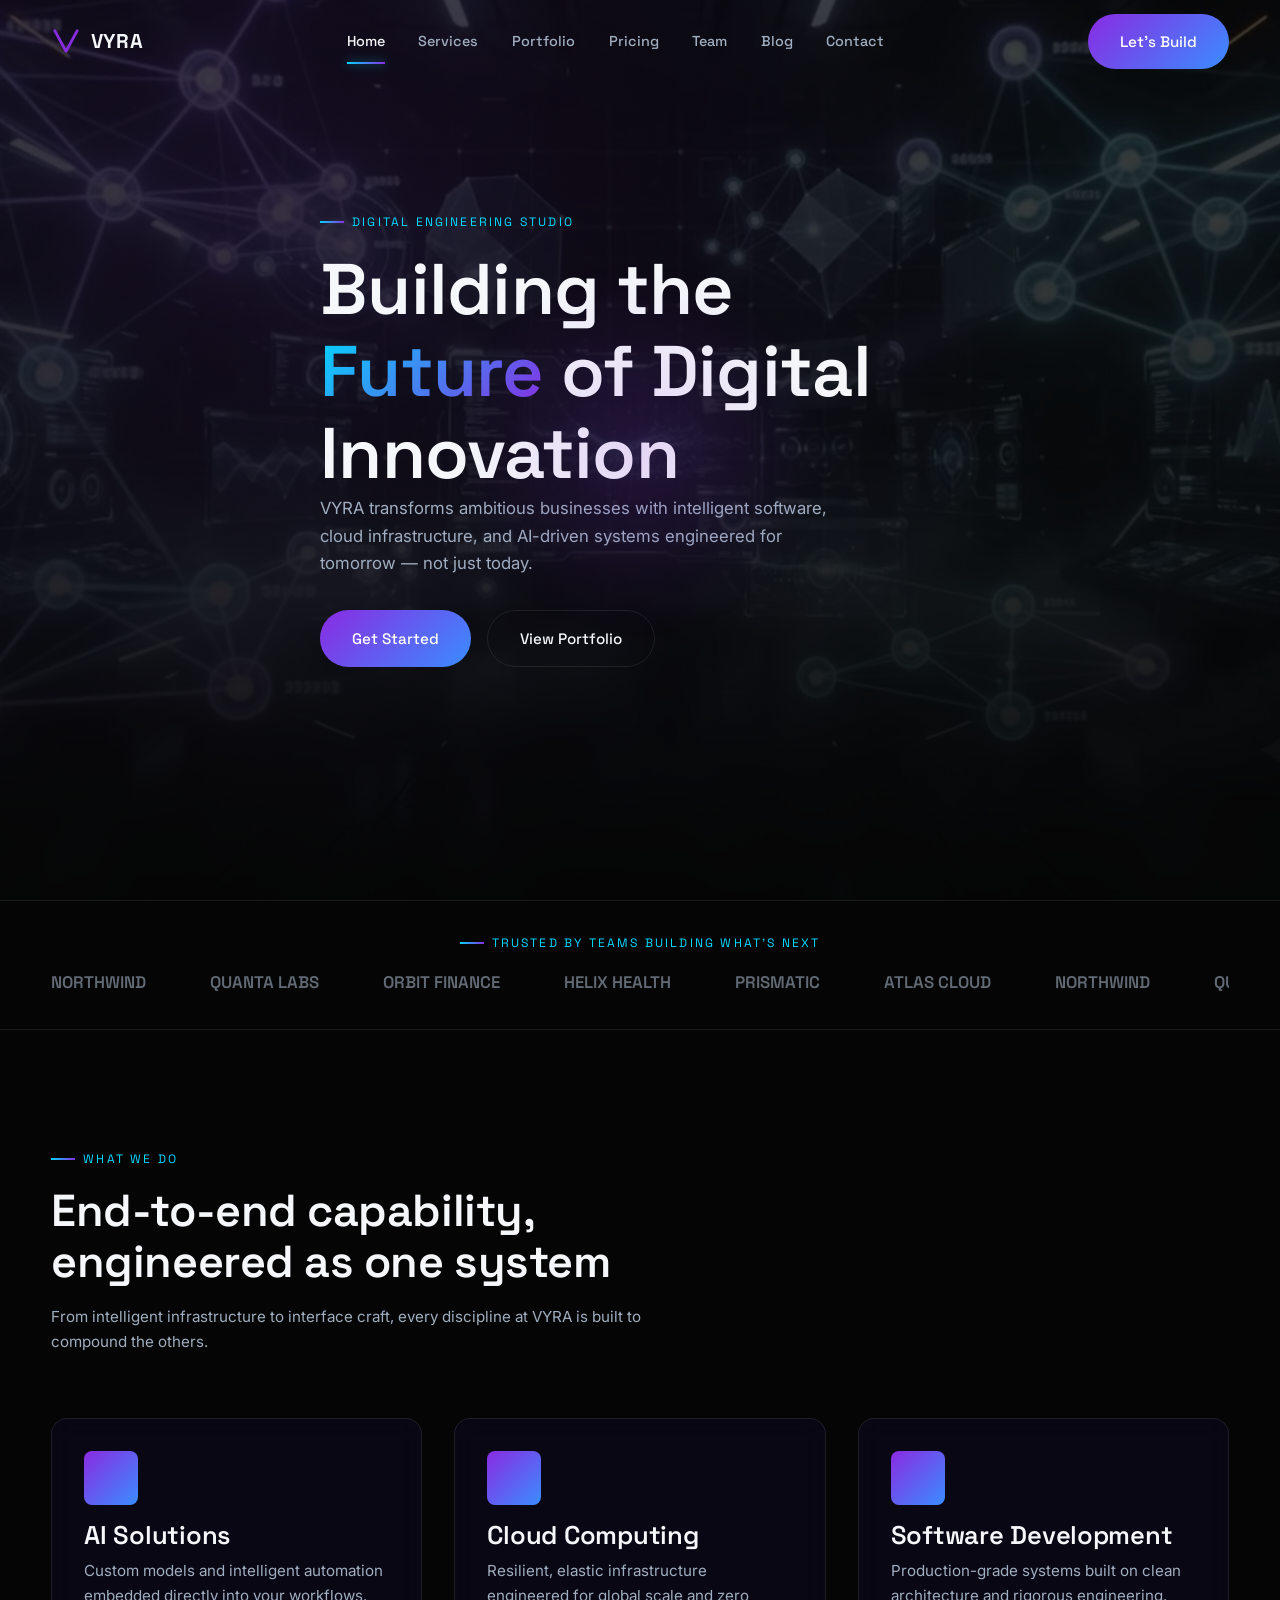
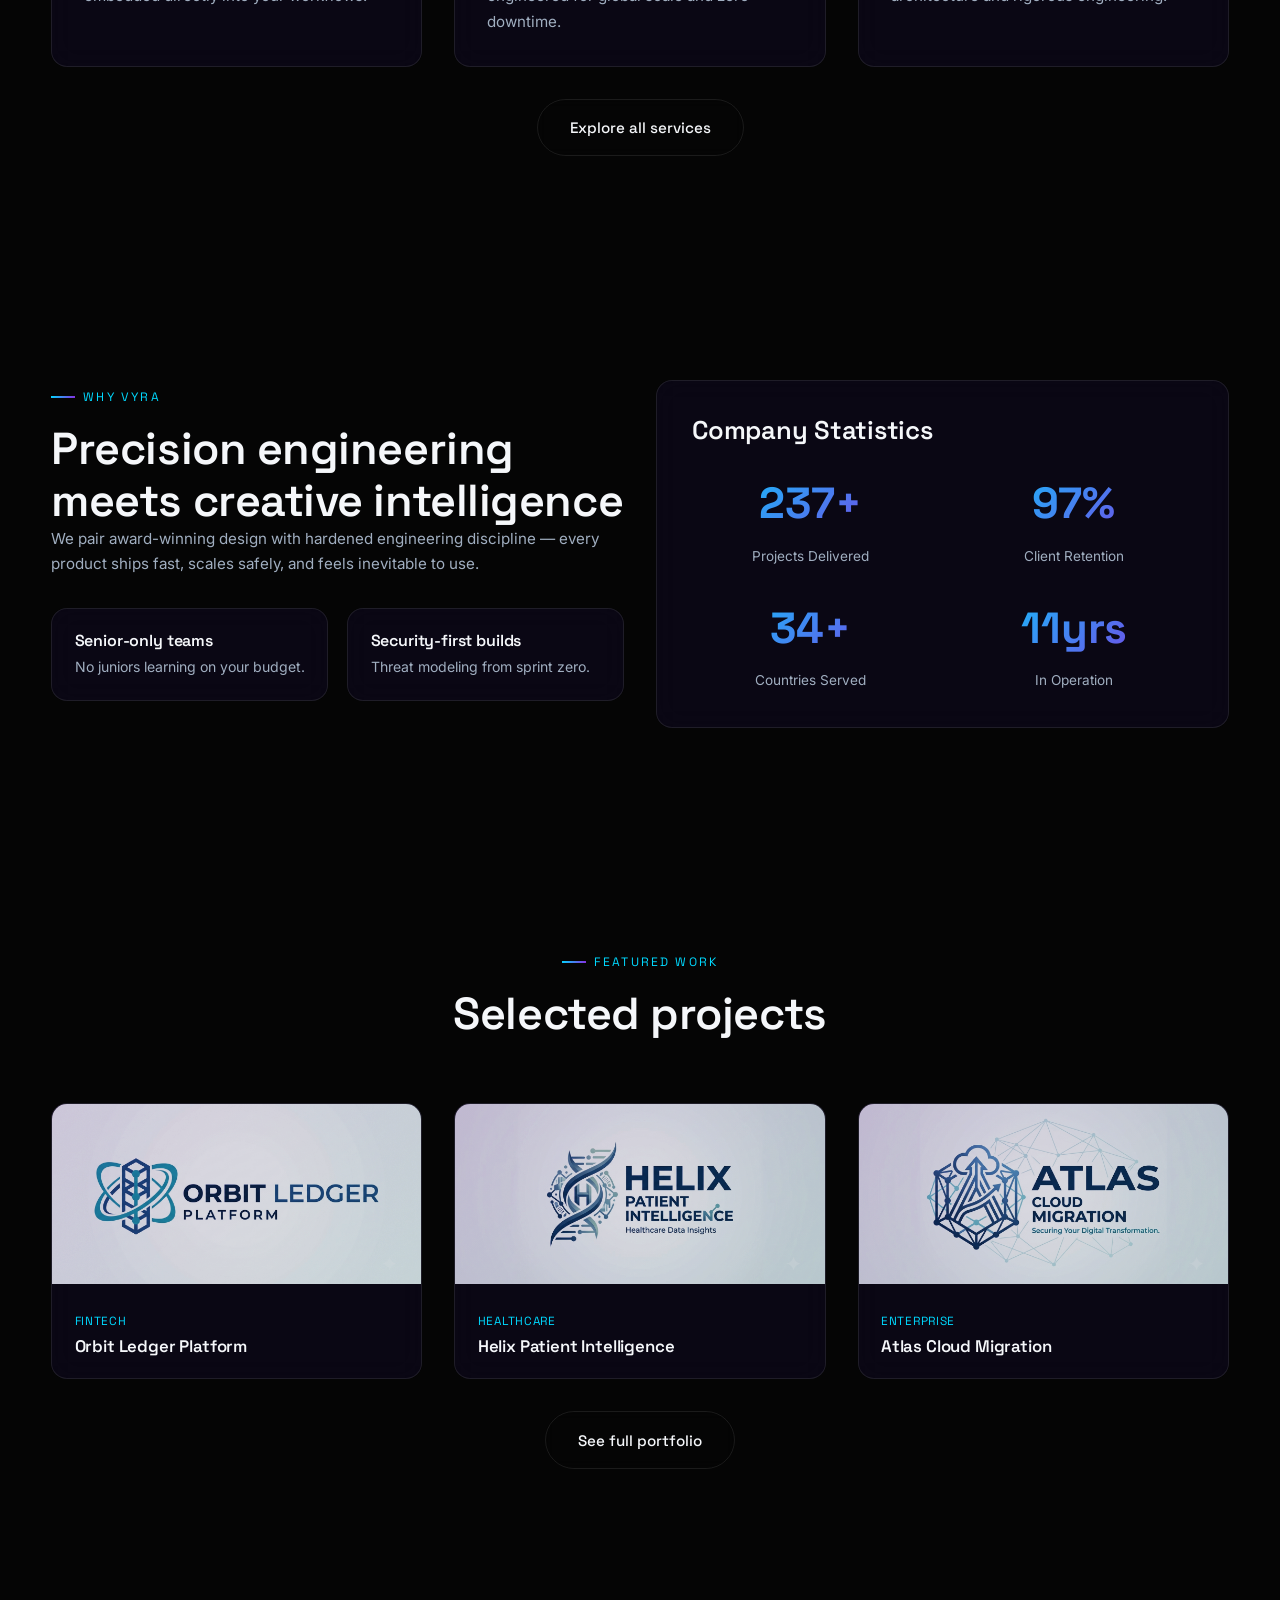
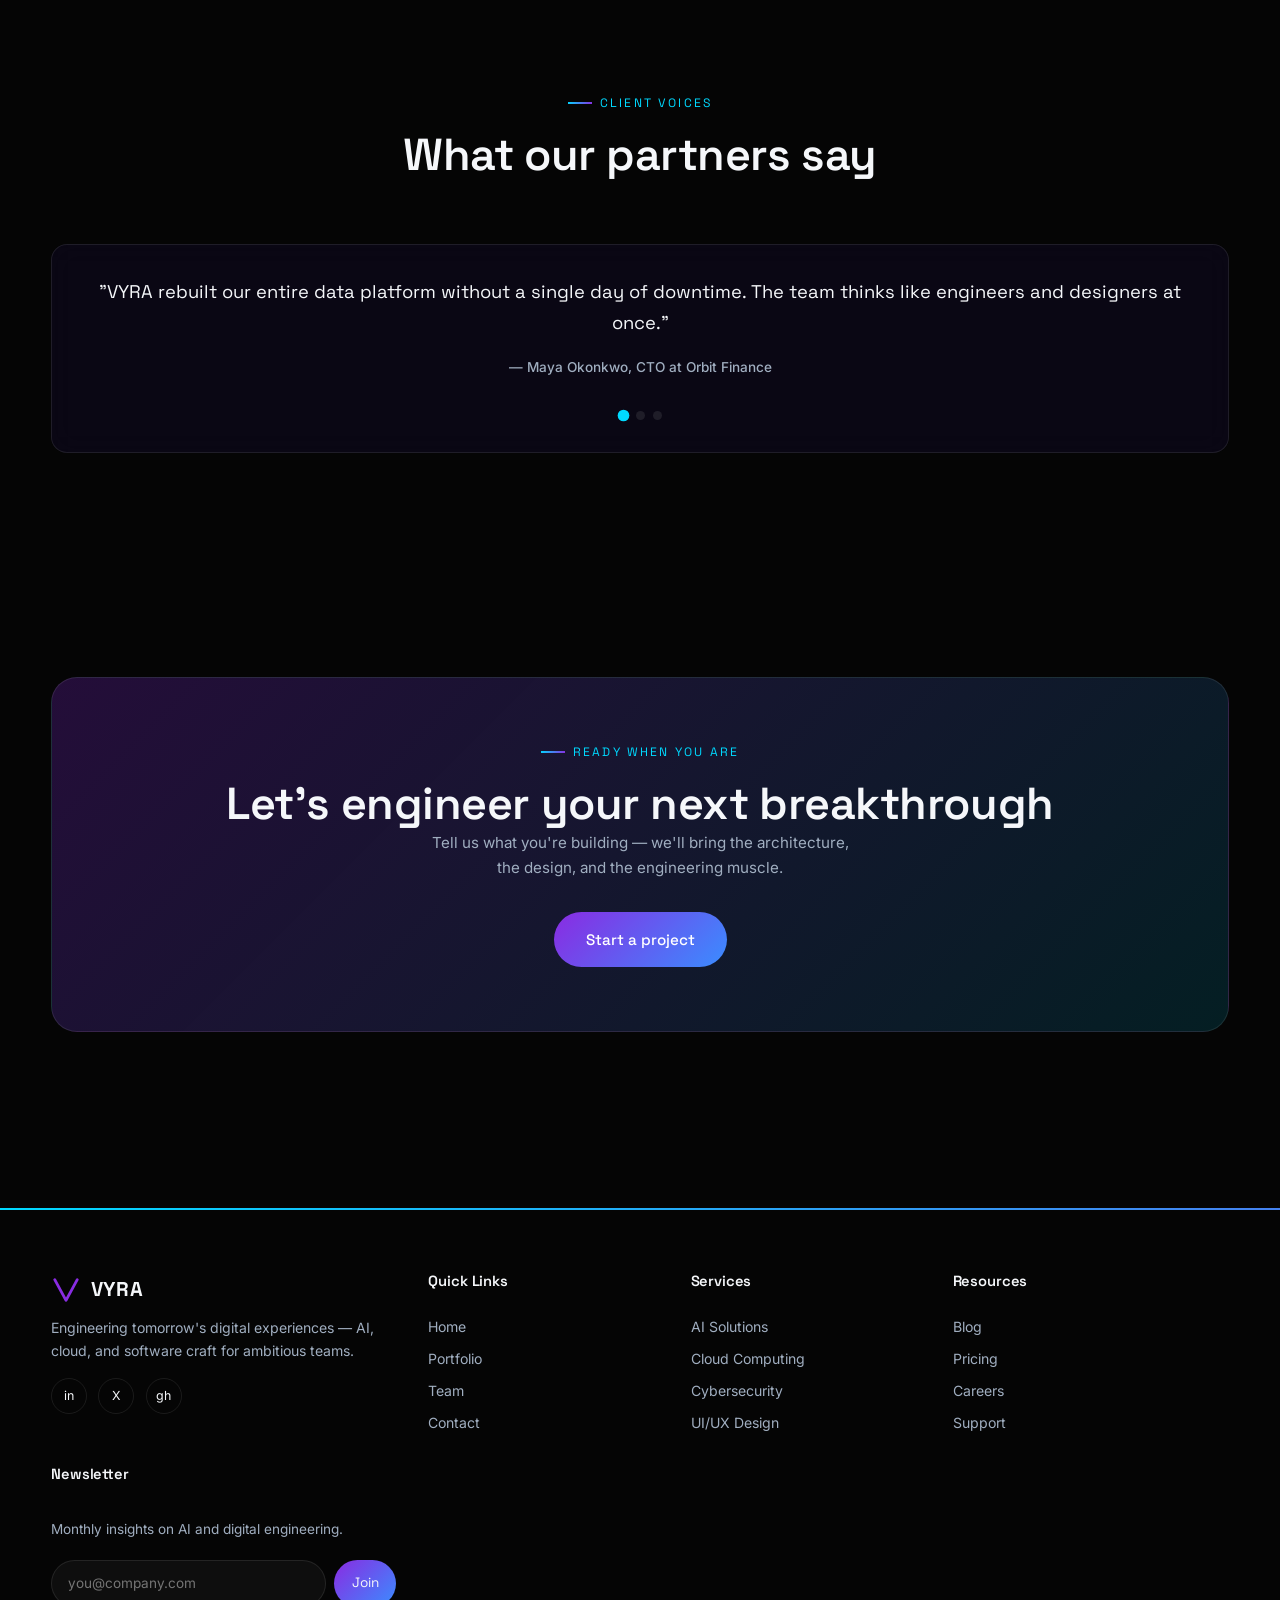
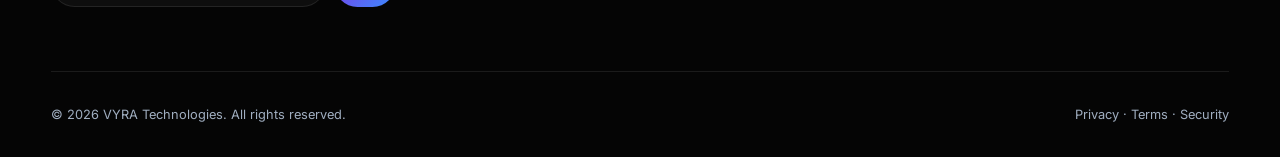
==== commit f2c74bde: "image format correction" ====
--- a/index.html
+++ b/index.html
@@ -146,15 +146,15 @@
       </div>
       <div class="grid-3">
         <div class="glass-card reveal work-card" style="padding:0;overflow:hidden">
-          <div class="work-thumb"><img src="images/orbitledger.png.png" alt="Orbit Ledger Platform project screenshot" loading="lazy" width="700" height="525"><div class="tint"></div></div>
+          <div class="work-thumb"><img src="images/orbitledger.png" alt="Orbit Ledger Platform project screenshot" loading="lazy" width="700" height="525"><div class="tint"></div></div>
           <div style="padding:1.4rem"><div class="post-cat">FinTech</div><h3 style="font-size:1.05rem">Orbit Ledger Platform</h3></div>
         </div>
         <div class="glass-card reveal reveal-delay-1 work-card" style="padding:0;overflow:hidden">
-          <div class="work-thumb"><img src="images/helixpatient.png.png" alt="Helix Patient Intelligence project screenshot" loading="lazy" width="700" height="525"><div class="tint"></div></div>
+          <div class="work-thumb"><img src="images/helixpatient.png" alt="Helix Patient Intelligence project screenshot" loading="lazy" width="700" height="525"><div class="tint"></div></div>
           <div style="padding:1.4rem"><div class="post-cat">Healthcare</div><h3 style="font-size:1.05rem">Helix Patient Intelligence</h3></div>
         </div>
         <div class="glass-card reveal reveal-delay-2 work-card" style="padding:0;overflow:hidden">
-          <div class="work-thumb"><img src="images/atlascloud.png.png" alt="Atlas Cloud Migration project screenshot" loading="lazy" width="700" height="525"><div class="tint"></div></div>
+          <div class="work-thumb"><img src="images/atlascloud.png" alt="Atlas Cloud Migration project screenshot" loading="lazy" width="700" height="525"><div class="tint"></div></div>
           <div style="padding:1.4rem"><div class="post-cat">Enterprise</div><h3 style="font-size:1.05rem">Atlas Cloud Migration</h3></div>
         </div>
       </div>
